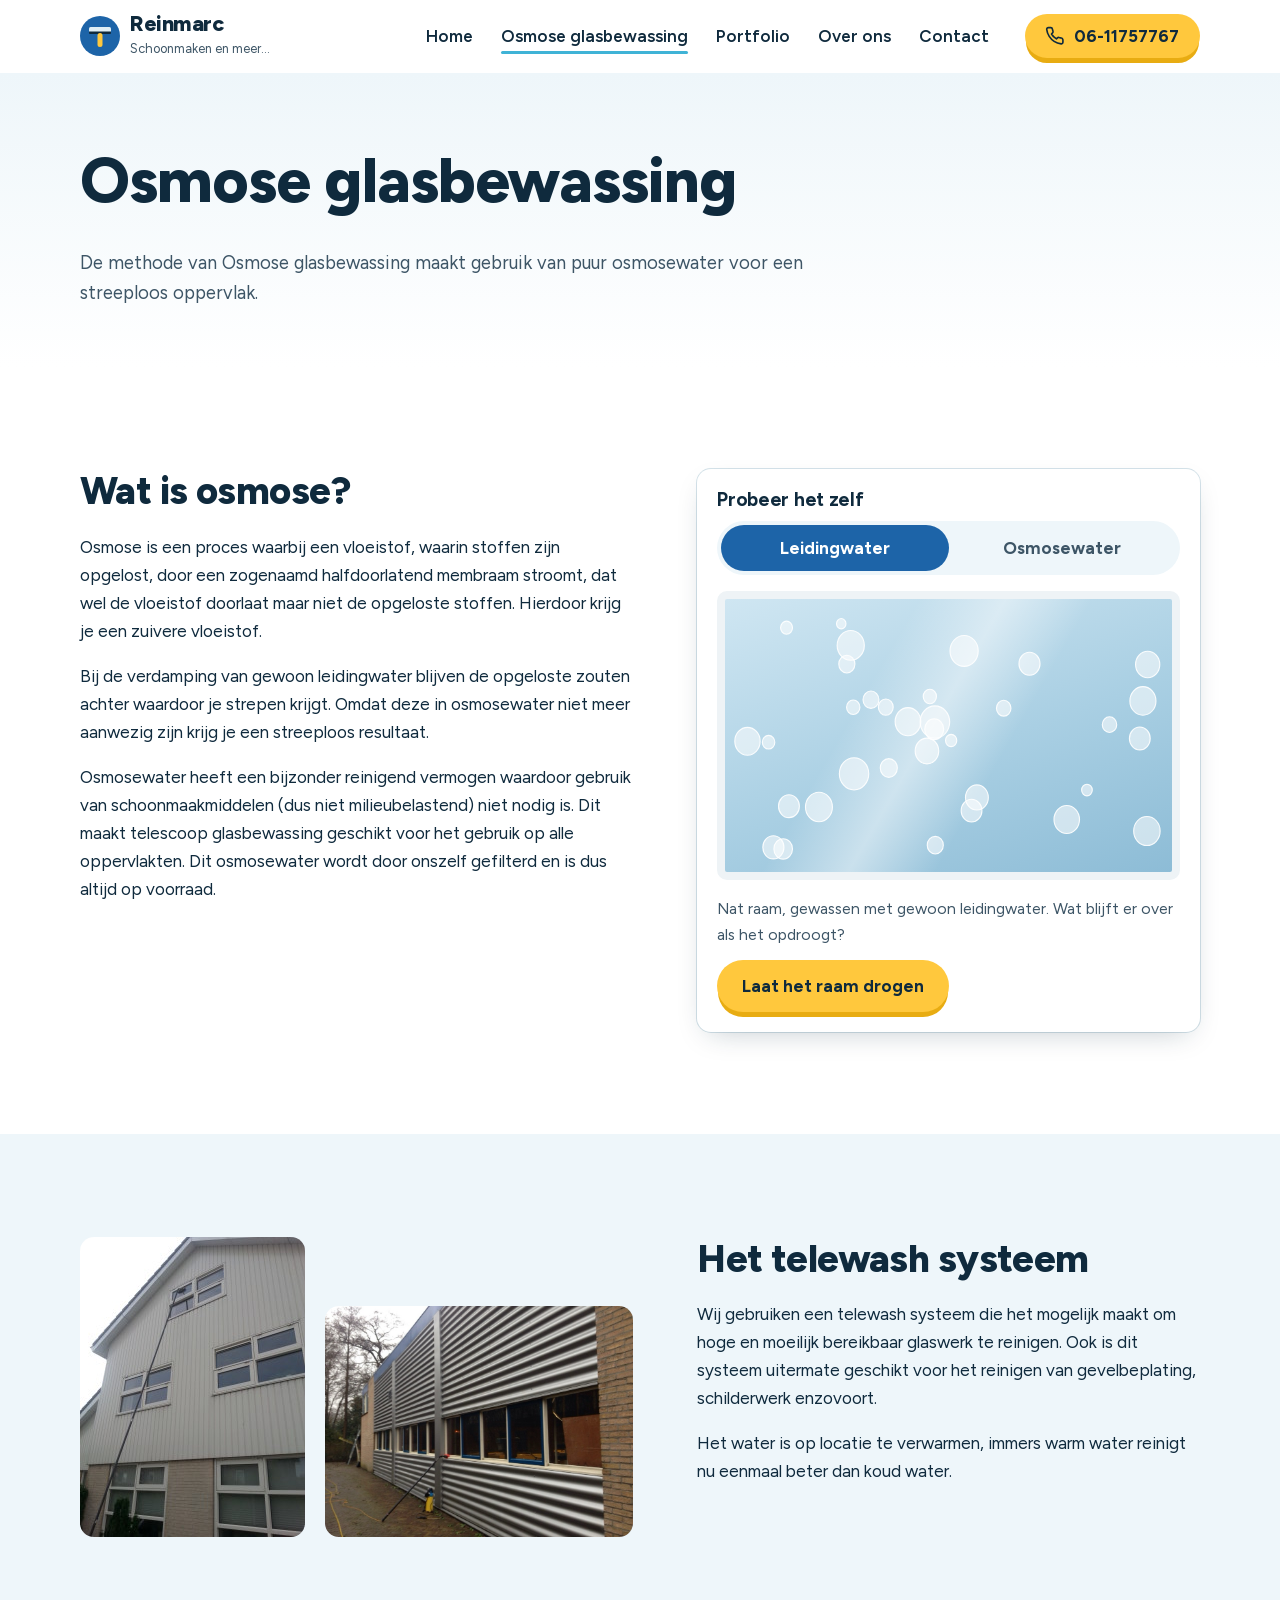
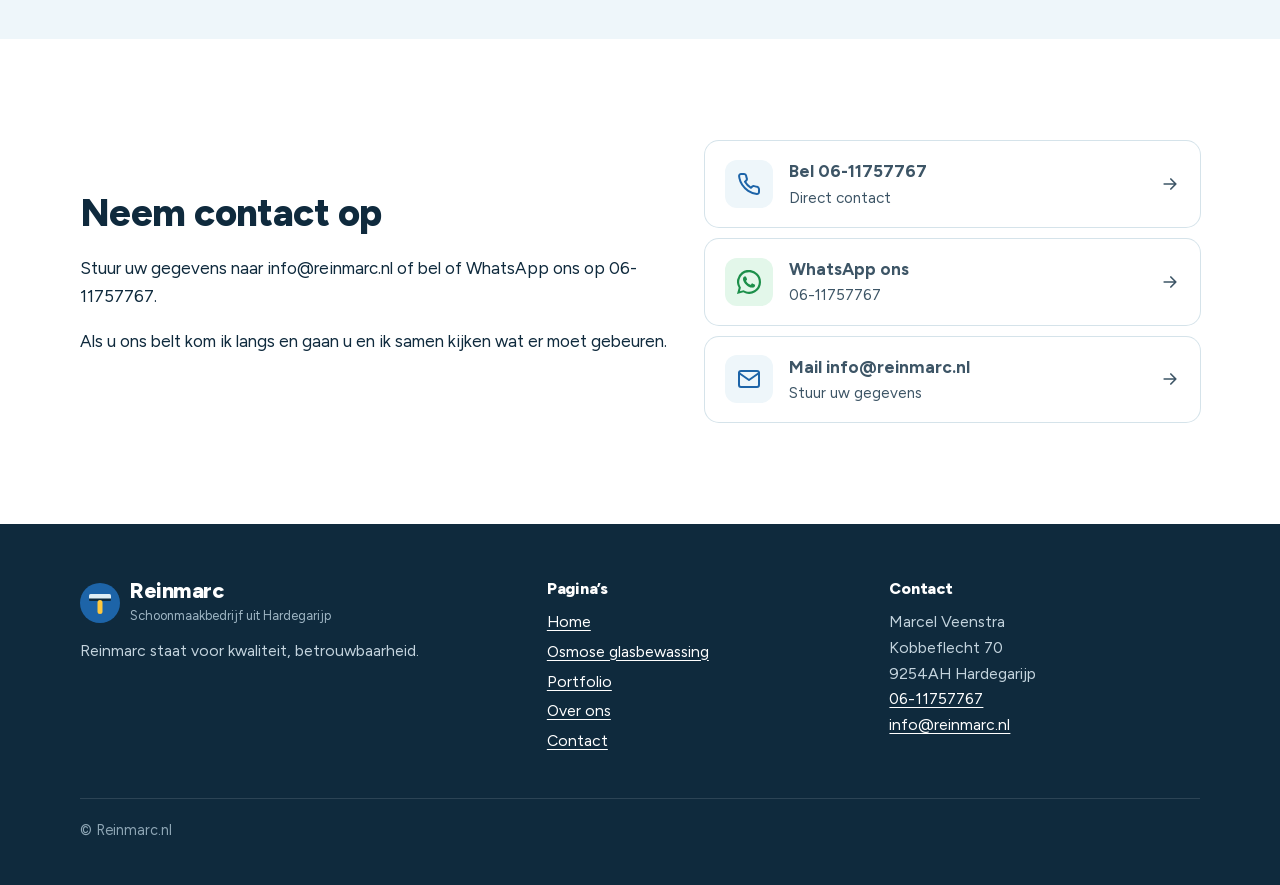
==== nieuw/osmose-glasbewassing/index.html @ c50db5a9 "Reinmarc.nl: statische site en nieuwe vormgeving - site/: huidige live versie (oude look, zonder Wor" ====
<!DOCTYPE html>
<html lang="nl">
<head>
<meta charset="UTF-8">
<meta name="viewport" content="width=device-width, initial-scale=1">
<title>Osmose glasbewassing - Schoonmaakbedrijf Reinmarc uit Hardegarijp</title>
<meta name="description" content="Streeploos schone ramen met osmose glasbewassing en het telewash systeem van Reinmarc uit Hardegarijp.">
<link rel="canonical" href="https://reinmarc.nl/osmose-glasbewassing/">
<meta name="theme-color" content="#1d64a8">
<meta property="og:locale" content="nl_NL">
<meta property="og:type" content="website">
<meta property="og:title" content="Osmose glasbewassing - Schoonmaakbedrijf Reinmarc uit Hardegarijp">
<meta property="og:description" content="Streeploos schone ramen met osmose glasbewassing en het telewash systeem van Reinmarc uit Hardegarijp.">
<meta property="og:url" content="https://reinmarc.nl/osmose-glasbewassing/">
<meta property="og:site_name" content="Schoonmaakbedrijf Reinmarc uit Hardegarijp">
<meta property="og:image" content="https://reinmarc.nl/img/werk/fotos-marcel-26-08-2013-449.jpg">
<link rel="icon" href="../img/favicon.svg" type="image/svg+xml">
<link rel="preload" href="../fonts/figtree.woff2" as="font" type="font/woff2" crossorigin>
<link rel="stylesheet" href="../css/site.css">
<script>document.documentElement.classList.add('js');</script>
</head>
<body>
<a class="skip" href="#inhoud">Naar de inhoud</a>

<header class="site-header">
	<div class="wrap header-inner">
		<a class="brand" href="../" aria-label="Reinmarc, naar de homepage">
			<svg class="brand-mark" viewBox="0 0 40 40" aria-hidden="true">
<circle cx="20" cy="20" r="20" fill="#1d64a8"/>
<rect x="9" y="11" width="22" height="5" rx="1.5" fill="#dfeef5"/>
<rect x="9" y="15.5" width="22" height="2.4" rx="1" fill="#0f2a3d"/>
<rect x="17.5" y="17" width="5" height="14" rx="2.5" fill="#ffc83d"/>
</svg>
			<span><span class="brand-name">Reinmarc</span><span class="brand-tag">Schoonmaken en meer…</span></span>
		</a>
		<nav class="main-nav" id="main-nav" aria-label="Hoofdmenu">
			<ul>
				<li><a href="../">Home</a></li>
				<li><a href="../osmose-glasbewassing/" aria-current="page">Osmose glasbewassing</a></li>
				<li><a href="../portfolio/">Portfolio</a></li>
				<li><a href="../contact/">Over ons</a></li>
				<li><a href="../contact/27-2/">Contact</a></li>
			</ul>
		</nav>
		<a class="btn btn-primary header-call" href="tel:+31611757767"><svg viewBox="0 0 24 24" fill="none" stroke="currentColor" stroke-width="2" stroke-linecap="round" stroke-linejoin="round" aria-hidden="true"><path d="M22 16.9v3a2 2 0 0 1-2.2 2 19.8 19.8 0 0 1-8.6-3.1 19.5 19.5 0 0 1-6-6A19.8 19.8 0 0 1 2.1 4.2 2 2 0 0 1 4.1 2h3a2 2 0 0 1 2 1.7c.1.9.4 1.8.7 2.7a2 2 0 0 1-.5 2.1L8 9.8a16 16 0 0 0 6 6l1.3-1.3a2 2 0 0 1 2.1-.4c.9.3 1.8.6 2.7.7a2 2 0 0 1 1.7 2z"/></svg> 06-11757767</a>
		<button class="nav-toggle" type="button" aria-expanded="false" aria-controls="main-nav" aria-label="Menu openen"><span></span></button>
	</div>
</header>

<main id="inhoud">

	<section class="page-hero">
		<div class="wrap" data-reveal>
			<h1>Osmose glasbewassing</h1>
			<p>De methode van Osmose glasbewassing maakt gebruik van puur osmosewater voor een streeploos oppervlak.</p>
		</div>
	</section>

	<section class="section" aria-labelledby="hoe-title">
		<div class="wrap two-col">
			<div class="prose" data-reveal>
				<h2 id="hoe-title">Wat is osmose?</h2>
				<p>Osmose is een proces waarbij een vloeistof, waarin stoffen zijn opgelost, door een zogenaamd halfdoorlatend membraam stroomt, dat wel de vloeistof doorlaat maar niet de opgeloste stoffen. Hierdoor krijg je een zuivere vloeistof.</p>
				<p>Bij de verdamping van gewoon leidingwater blijven de opgeloste zouten achter waardoor je strepen krijgt. Omdat deze in osmosewater niet meer aanwezig zijn krijg je een streeploos resultaat.</p>
				<p>Osmosewater heeft een bijzonder reinigend vermogen waardoor gebruik van schoonmaakmiddelen (dus niet milieubelastend) niet nodig is. Dit maakt telescoop glasbewassing geschikt voor het gebruik op alle oppervlakten. Dit osmosewater wordt door onszelf gefilterd en is dus altijd op voorraad.</p>
			</div>
			<div class="demo" data-demo data-reveal data-reveal-delay="1">
				<h3>Probeer het zelf</h3>
				<div class="demo-tabs" role="group" aria-label="Kies het water">
					<button type="button" aria-pressed="true">Leidingwater</button>
					<button type="button" aria-pressed="false">Osmosewater</button>
				</div>
				<div class="demo-glass" aria-hidden="true">
					<svg viewBox="0 0 400 250" preserveAspectRatio="none"></svg>
				</div>
				<div class="demo-foot">
					<p class="demo-result" aria-live="polite"></p>
					<button type="button" class="btn btn-primary" data-dry>Laat het raam drogen</button>
				</div>
			</div>
		</div>
	</section>

	<section class="section section-sky" aria-labelledby="tele-title">
		<div class="wrap two-col">
			<div class="photo-pair" data-reveal>
				<img src="../img/werk/fotos-marcel-26-08-2013-450.jpg" alt="Glasbewassing met het telewash systeem" width="225" height="300" loading="lazy">
				<a href="../wp-content/uploads/2015/03/stp-Hardegarijp3.jpg"><img class="rounded" src="../img/werk/stp-Hardegarijp3.jpg" alt="Osmose glasbewassing in Hardegarijp" width="900" height="675" loading="lazy"></a>
			</div>
			<div class="prose" data-reveal data-reveal-delay="1">
				<h2 id="tele-title">Het telewash systeem</h2>
				<p>Wij gebruiken een telewash systeem die het mogelijk maakt om hoge en moeilijk bereikbaar glaswerk te reinigen. Ook is dit systeem uitermate geschikt voor het reinigen van gevelbeplating, schilderwerk enzovoort.</p>
				<p>Het water is op locatie te verwarmen, immers warm water reinigt nu eenmaal beter dan koud water.</p>
			</div>
		</div>
	</section>

	<section class="section" aria-labelledby="cta-title">
		<div class="wrap cta">
			<div data-reveal>
				<h2 id="cta-title">Neem contact op</h2>
				<p>Stuur uw gegevens naar info@reinmarc.nl of bel of WhatsApp ons op 06-11757767.</p>
				<p>Als u ons belt kom ik langs en gaan u en ik samen kijken wat er moet gebeuren.</p>
			</div>
			<div data-reveal data-reveal-delay="1">
			<div class="cta-options">
				<a class="contact-card" href="tel:+31611757767">
					<span class="icon"><svg viewBox="0 0 24 24" fill="none" stroke="currentColor" stroke-width="2" stroke-linecap="round" stroke-linejoin="round" aria-hidden="true"><path d="M22 16.9v3a2 2 0 0 1-2.2 2 19.8 19.8 0 0 1-8.6-3.1 19.5 19.5 0 0 1-6-6A19.8 19.8 0 0 1 2.1 4.2 2 2 0 0 1 4.1 2h3a2 2 0 0 1 2 1.7c.1.9.4 1.8.7 2.7a2 2 0 0 1-.5 2.1L8 9.8a16 16 0 0 0 6 6l1.3-1.3a2 2 0 0 1 2.1-.4c.9.3 1.8.6 2.7.7a2 2 0 0 1 1.7 2z"/></svg></span>
					<span><strong>Bel 06-11757767</strong><span>Direct contact</span></span>
					<svg class="arrow" viewBox="0 0 24 24" fill="none" stroke="currentColor" stroke-width="2" stroke-linecap="round" stroke-linejoin="round" aria-hidden="true"><path d="M5 12h14M13 6l6 6-6 6"/></svg>
				</a>
				<a class="contact-card is-whatsapp" href="https://wa.me/31611757767">
					<span class="icon"><svg viewBox="0 0 24 24" fill="currentColor" aria-hidden="true"><path d="M17.5 14.4c-.3-.1-1.8-.9-2-1-.3-.1-.5-.1-.7.1-.2.3-.8 1-.9 1.2-.2.2-.3.2-.6.1-.3-.1-1.3-.5-2.4-1.5-.9-.8-1.5-1.8-1.7-2.1-.2-.3 0-.5.1-.6l.4-.5c.2-.2.2-.3.3-.5.1-.2 0-.4 0-.5l-.9-2.2c-.2-.6-.5-.5-.7-.5h-.6c-.2 0-.5.1-.8.4-.3.3-1 1-1 2.5s1.1 2.9 1.2 3.1c.1.2 2.1 3.2 5.1 4.5.7.3 1.3.5 1.7.6.7.2 1.4.2 1.9.1.6-.1 1.8-.7 2-1.4.2-.7.2-1.3.2-1.4-.1-.1-.3-.2-.6-.3zM12 21.8c-1.8 0-3.5-.5-5-1.4l-.4-.2-3.7 1 1-3.6-.2-.4A9.8 9.8 0 1 1 12 21.8zm8.4-18.2A11.8 11.8 0 0 0 1.7 17.8L0 24l6.3-1.7A11.8 11.8 0 0 0 24 12c0-3.2-1.2-6.1-3.6-8.4z"/></svg></span>
					<span><strong>WhatsApp ons</strong><span>06-11757767</span></span>
					<svg class="arrow" viewBox="0 0 24 24" fill="none" stroke="currentColor" stroke-width="2" stroke-linecap="round" stroke-linejoin="round" aria-hidden="true"><path d="M5 12h14M13 6l6 6-6 6"/></svg>
				</a>
				<a class="contact-card" href="mailto:info@reinmarc.nl">
					<span class="icon"><svg viewBox="0 0 24 24" fill="none" stroke="currentColor" stroke-width="2" stroke-linecap="round" stroke-linejoin="round" aria-hidden="true"><rect x="2" y="4" width="20" height="16" rx="2"/><path d="m22 6-10 7L2 6"/></svg></span>
					<span><strong>Mail info@reinmarc.nl</strong><span>Stuur uw gegevens</span></span>
					<svg class="arrow" viewBox="0 0 24 24" fill="none" stroke="currentColor" stroke-width="2" stroke-linecap="round" stroke-linejoin="round" aria-hidden="true"><path d="M5 12h14M13 6l6 6-6 6"/></svg>
				</a>
			</div>
			</div>
		</div>
	</section>

</main>

<footer class="site-footer">
	<div class="wrap">
		<div class="footer-grid">
			<div>
				<a class="brand" href="../">
					<svg class="brand-mark" viewBox="0 0 40 40" aria-hidden="true">
<circle cx="20" cy="20" r="20" fill="#1d64a8"/>
<rect x="9" y="11" width="22" height="5" rx="1.5" fill="#dfeef5"/>
<rect x="9" y="15.5" width="22" height="2.4" rx="1" fill="#0f2a3d"/>
<rect x="17.5" y="17" width="5" height="14" rx="2.5" fill="#ffc83d"/>
</svg>
			<span><span class="brand-name">Reinmarc</span><span class="brand-tag">Schoonmaakbedrijf uit Hardegarijp</span></span>
				</a>
				<p>Reinmarc staat voor kwaliteit, betrouwbaarheid.</p>
			</div>
			<div>
				<h2>Pagina’s</h2>
				<ul>
					<li><a href="../">Home</a></li>
					<li><a href="../osmose-glasbewassing/">Osmose glasbewassing</a></li>
					<li><a href="../portfolio/">Portfolio</a></li>
					<li><a href="../contact/">Over ons</a></li>
					<li><a href="../contact/27-2/">Contact</a></li>
				</ul>
			</div>
			<div>
				<h2>Contact</h2>
				<address>
					Marcel Veenstra<br>
					Kobbeflecht 70<br>
					9254AH Hardegarijp<br>
					<a href="tel:+31611757767">06-11757767</a><br>
					<a href="mailto:info@reinmarc.nl">info@reinmarc.nl</a>
				</address>
			</div>
		</div>
		<p class="footer-bottom">&copy; Reinmarc.nl</p>
	</div>
</footer>

<div class="mobile-bar">
	<a class="btn btn-primary" href="tel:+31611757767"><svg viewBox="0 0 24 24" fill="none" stroke="currentColor" stroke-width="2" stroke-linecap="round" stroke-linejoin="round" aria-hidden="true"><path d="M22 16.9v3a2 2 0 0 1-2.2 2 19.8 19.8 0 0 1-8.6-3.1 19.5 19.5 0 0 1-6-6A19.8 19.8 0 0 1 2.1 4.2 2 2 0 0 1 4.1 2h3a2 2 0 0 1 2 1.7c.1.9.4 1.8.7 2.7a2 2 0 0 1-.5 2.1L8 9.8a16 16 0 0 0 6 6l1.3-1.3a2 2 0 0 1 2.1-.4c.9.3 1.8.6 2.7.7a2 2 0 0 1 1.7 2z"/></svg> Bellen</a>
	<a class="btn btn-wa" href="https://wa.me/31611757767"><svg viewBox="0 0 24 24" fill="currentColor" aria-hidden="true"><path d="M17.5 14.4c-.3-.1-1.8-.9-2-1-.3-.1-.5-.1-.7.1-.2.3-.8 1-.9 1.2-.2.2-.3.2-.6.1-.3-.1-1.3-.5-2.4-1.5-.9-.8-1.5-1.8-1.7-2.1-.2-.3 0-.5.1-.6l.4-.5c.2-.2.2-.3.3-.5.1-.2 0-.4 0-.5l-.9-2.2c-.2-.6-.5-.5-.7-.5h-.6c-.2 0-.5.1-.8.4-.3.3-1 1-1 2.5s1.1 2.9 1.2 3.1c.1.2 2.1 3.2 5.1 4.5.7.3 1.3.5 1.7.6.7.2 1.4.2 1.9.1.6-.1 1.8-.7 2-1.4.2-.7.2-1.3.2-1.4-.1-.1-.3-.2-.6-.3zM12 21.8c-1.8 0-3.5-.5-5-1.4l-.4-.2-3.7 1 1-3.6-.2-.4A9.8 9.8 0 1 1 12 21.8zm8.4-18.2A11.8 11.8 0 0 0 1.7 17.8L0 24l6.3-1.7A11.8 11.8 0 0 0 24 12c0-3.2-1.2-6.1-3.6-8.4z"/></svg> WhatsApp</a>
</div>

<script src="../js/site.js" defer></script>
</body>
</html>
---- nieuw/css/site.css ----
/* Reinmarc — vormgeving 2026 */

@font-face {
	font-family: 'Figtree';
	font-style: normal;
	font-weight: 400 800;
	font-display: swap;
	src: url(../fonts/figtree.woff2) format('woff2');
}

:root {
	--ink: #0f2a3d;
	--ink-soft: #3d5566;
	--blue: #1d64a8;
	--blue-dark: #134a7e;
	--aqua: #3fb3d6;
	--sky: #eef6fa;
	--sky-2: #dcecf4;
	--yellow: #ffc83d;
	--yellow-dark: #e8ac12;
	--white: #fff;
	--line: #d5e3ea;
	--radius: 14px;
	--shadow: 0 10px 30px -12px rgba(15, 42, 61, .28);
	--wrap: 1120px;
	--ease: cubic-bezier(.2, .7, .2, 1);
}

*,
*::before,
*::after {
	box-sizing: border-box;
}

html {
	scroll-behavior: smooth;
	-webkit-text-size-adjust: 100%;
}

body {
	margin: 0;
	font-family: 'Figtree', system-ui, -apple-system, 'Segoe UI', sans-serif;
	font-size: 1.0625rem;
	line-height: 1.65;
	color: var(--ink);
	background: var(--white);
}

img {
	max-width: 100%;
	height: auto;
	display: block;
}

a {
	color: var(--blue);
	text-underline-offset: .18em;
}

a:hover {
	color: var(--blue-dark);
}

:focus-visible {
	outline: 3px solid var(--aqua);
	outline-offset: 3px;
	border-radius: 4px;
}

h1,
h2,
h3 {
	line-height: 1.15;
	margin: 0 0 .5em;
	letter-spacing: -.015em;
}

h1 {
	font-size: clamp(2.3rem, 5.5vw, 3.9rem);
	font-weight: 800;
}

h2 {
	font-size: clamp(1.7rem, 3.4vw, 2.4rem);
	font-weight: 800;
}

h3 {
	font-size: 1.2rem;
	font-weight: 700;
}

p {
	margin: 0 0 1em;
}

.wrap {
	width: min(100% - 32px, var(--wrap));
	margin-inline: auto;
}

.skip {
	position: absolute;
	left: -9999px;
}

.skip:focus {
	left: 16px;
	top: 16px;
	z-index: 100;
	background: var(--white);
	padding: 8px 14px;
}

/* ---------- Knoppen ---------- */

.btn {
	display: inline-flex;
	align-items: center;
	gap: .55em;
	padding: .8em 1.35em;
	border-radius: 999px;
	border: 2px solid transparent;
	font: inherit;
	font-weight: 700;
	line-height: 1.2;
	text-decoration: none;
	cursor: pointer;
	transition: transform .2s var(--ease), background-color .2s, box-shadow .2s, color .2s;
}

.btn svg {
	width: 1.15em;
	height: 1.15em;
	flex: none;
}

.btn:hover {
	transform: translateY(-2px);
}

.btn:active {
	transform: translateY(0);
}

.btn-primary {
	background: var(--yellow);
	color: var(--ink);
	box-shadow: 0 6px 0 -1px var(--yellow-dark);
}

.btn-primary:hover {
	color: var(--ink);
	background: #ffd25e;
}

.btn-ghost {
	border-color: currentColor;
	color: var(--blue);
	background: transparent;
}

.btn-ghost:hover {
	background: var(--white);
}

.btn-light {
	background: var(--white);
	color: var(--ink);
}

.btn-light:hover {
	color: var(--blue);
}

/* ---------- Kop ---------- */

.site-header {
	position: sticky;
	top: 0;
	z-index: 50;
	background: rgba(255, 255, 255, .94);
	backdrop-filter: saturate(1.4) blur(8px);
	-webkit-backdrop-filter: saturate(1.4) blur(8px);
	border-bottom: 1px solid transparent;
	transition: border-color .2s, box-shadow .2s;
}

.site-header.is-scrolled {
	border-color: var(--line);
	box-shadow: 0 6px 20px -16px rgba(15, 42, 61, .5);
}

.header-inner {
	display: flex;
	align-items: center;
	gap: 24px;
	min-height: 72px;
}

.brand {
	display: flex;
	align-items: center;
	gap: 10px;
	color: var(--ink);
	text-decoration: none;
	margin-right: auto;
}

.brand:hover {
	color: var(--ink);
}

.brand-mark {
	width: 40px;
	height: 40px;
	flex: none;
	transition: transform .4s var(--ease);
}

.brand:hover .brand-mark {
	transform: rotate(-14deg);
}

.brand-name {
	display: block;
	font-weight: 800;
	font-size: 1.35rem;
	line-height: 1;
	letter-spacing: -.02em;
}

.brand-tag {
	display: block;
	font-size: .8rem;
	color: var(--ink-soft);
	margin-top: 3px;
}

.main-nav ul {
	display: flex;
	gap: 4px;
	list-style: none;
	margin: 0;
	padding: 0;
}

.main-nav a {
	display: block;
	padding: 8px 12px;
	border-radius: 8px;
	color: var(--ink);
	font-weight: 600;
	text-decoration: none;
	position: relative;
}

.main-nav a::after {
	content: '';
	position: absolute;
	left: 12px;
	right: 12px;
	bottom: 4px;
	height: 3px;
	border-radius: 3px;
	background: var(--aqua);
	transform: scaleX(0);
	transform-origin: left;
	transition: transform .25s var(--ease);
}

.main-nav a:hover::after,
.main-nav a[aria-current='page']::after {
	transform: scaleX(1);
}

.header-call {
	padding: .6em 1.1em;
}

.nav-toggle {
	display: none;
	width: 46px;
	height: 46px;
	border: 0;
	border-radius: 10px;
	background: var(--sky);
	cursor: pointer;
	position: relative;
}

.nav-toggle span,
.nav-toggle span::before,
.nav-toggle span::after {
	position: absolute;
	left: 12px;
	width: 22px;
	height: 2.5px;
	border-radius: 2px;
	background: var(--ink);
	transition: transform .25s var(--ease), opacity .2s;
}

.nav-toggle span {
	top: 22px;
}

.nav-toggle span::before,
.nav-toggle span::after {
	content: '';
	left: 0;
}

.nav-toggle span::before {
	top: -7px;
}

.nav-toggle span::after {
	top: 7px;
}

.nav-toggle[aria-expanded='true'] span {
	background: transparent;
}

.nav-toggle[aria-expanded='true'] span::before {
	transform: translateY(7px) rotate(45deg);
}

.nav-toggle[aria-expanded='true'] span::after {
	transform: translateY(-7px) rotate(-45deg);
}

@media (max-width: 900px) {
	.header-call {
		display: none;
	}

	.nav-toggle {
		display: block;
	}

	.main-nav {
		position: absolute;
		left: 0;
		right: 0;
		top: 100%;
		background: var(--white);
		border-bottom: 1px solid var(--line);
		box-shadow: 0 20px 30px -20px rgba(15, 42, 61, .4);
		display: none;
	}

	.main-nav.is-open {
		display: block;
		animation: drop .25s var(--ease);
	}

	.main-nav ul {
		flex-direction: column;
		padding: 8px 16px 16px;
	}

	.main-nav a {
		padding: 12px;
		font-size: 1.1rem;
	}

	.main-nav a::after {
		left: 12px;
		right: auto;
		width: 40px;
	}
}

@keyframes drop {
	from {
		opacity: 0;
		transform: translateY(-8px);
	}
}

/* ---------- Hero homepage ---------- */

.hero {
	position: relative;
	overflow: hidden;
	background: linear-gradient(180deg, var(--sky) 0%, var(--white) 100%);
	padding: clamp(40px, 7vw, 88px) 0 clamp(48px, 7vw, 96px);
}

.hero-grid {
	display: grid;
	grid-template-columns: 1.05fr 1fr;
	gap: clamp(28px, 5vw, 64px);
	align-items: center;
	position: relative;
	z-index: 1;
	pointer-events: none;
}

.hero-grid > * {
	pointer-events: auto;
}

.eyebrow {
	display: inline-block;
	font-weight: 700;
	font-size: .95rem;
	color: var(--blue);
	margin-bottom: 14px;
}

.hero h1 {
	margin-bottom: .3em;
}

.hero h1 .shine {
	background: linear-gradient(100deg, var(--blue) 0%, #1a7fb0 42%, #2b8fb8 50%, #1a7fb0 58%, var(--blue) 100%);
	background-size: 250% 100%;
	background-position: 100% 0;
	-webkit-background-clip: text;
	background-clip: text;
	color: transparent;
	animation: shine 5s var(--ease) 1.2s infinite;
}

@keyframes shine {
	0% {
		background-position: 100% 0;
	}

	40%,
	100% {
		background-position: 0 0;
	}
}

.hero-lead {
	font-size: 1.2rem;
	color: var(--ink-soft);
	max-width: 34em;
}

.hero-actions {
	display: flex;
	flex-wrap: wrap;
	gap: 14px;
	margin-top: 26px;
}

/* Raam met ramenwisser */

.window {
	position: relative;
	aspect-ratio: 4 / 3;
	border-radius: 18px;
	background: #c9dbe5;
	border: 12px solid var(--white);
	box-shadow: var(--shadow), 0 0 0 1px var(--line);
	overflow: hidden;
	touch-action: pan-y;
	user-select: none;
	-webkit-user-select: none;
}

.window-pane {
	position: absolute;
	inset: 0;
	overflow: hidden;
	border-radius: 6px;
}

.window-pane img {
	width: 100%;
	height: 100%;
	object-fit: cover;
}

.window-pane canvas {
	position: absolute;
	inset: 0;
	width: 100%;
	height: 100%;
	cursor: grab;
}

.window-pane canvas:active {
	cursor: grabbing;
}

/* Kruis in het raam */
.window-pane::before,
.window-pane::after {
	content: '';
	position: absolute;
	background: var(--white);
	z-index: 2;
	pointer-events: none;
}

.window-pane::before {
	left: 50%;
	top: 0;
	bottom: 0;
	width: 10px;
	margin-left: -5px;
}

.window-pane::after {
	top: 50%;
	left: 0;
	right: 0;
	height: 10px;
	margin-top: -5px;
}

.squeegee {
	position: absolute;
	left: 0;
	top: 0;
	z-index: 3;
	pointer-events: none;
	opacity: 0;
	transition: opacity .3s;
	filter: drop-shadow(0 6px 6px rgba(15, 42, 61, .3));
}

.squeegee.is-active {
	opacity: 1;
}

.window-bar {
	display: flex;
	justify-content: space-between;
	align-items: center;
	gap: 12px;
	margin-top: 14px;
	min-height: 44px;
	font-size: .95rem;
	color: var(--ink-soft);
}

.window-hint {
	display: flex;
	align-items: center;
	gap: 8px;
	opacity: 0;
	transition: opacity .4s;
}

.window-hint.is-visible {
	opacity: 1;
}

.window-hint.is-done svg {
	display: none;
}

.window-hint svg {
	width: 22px;
	height: 22px;
	color: var(--blue);
	animation: nudge 1.6s ease-in-out infinite;
}

@keyframes nudge {
	50% {
		transform: translateX(6px);
	}
}

.link-btn {
	border: 0;
	background: none;
	font: inherit;
	font-weight: 700;
	color: var(--blue);
	cursor: pointer;
	padding: 8px 4px;
	text-decoration: underline;
	text-underline-offset: .2em;
}

.link-btn[hidden] {
	display: none;
}

/* Zeepbellen */

.bubbles {
	position: absolute;
	inset: 0;
	pointer-events: none;
	z-index: 0;
}

.bubble {
	position: absolute;
	bottom: -80px;
	border-radius: 50%;
	border: 0;
	padding: 0;
	pointer-events: auto;
	cursor: pointer;
	background: radial-gradient(circle at 32% 30%, rgba(255, 255, 255, .95) 0 8%, rgba(255, 255, 255, .15) 22%, rgba(63, 179, 214, .12) 60%, rgba(29, 100, 168, .22) 100%);
	box-shadow: inset 0 0 0 1.5px rgba(255, 255, 255, .7), inset -4px -6px 12px rgba(63, 179, 214, .25);
	animation: float linear infinite;
}

.bubble.is-popped {
	animation: pop .28s ease-out forwards;
	pointer-events: none;
}

@keyframes float {
	from {
		transform: translate(0, 0);
	}

	50% {
		transform: translate(18px, -55vh);
	}

	to {
		transform: translate(-10px, -110vh);
	}
}

@keyframes pop {
	to {
		transform: scale(1.6);
		opacity: 0;
	}
}

/* ---------- Secties ---------- */

.section {
	padding: clamp(56px, 8vw, 104px) 0;
}

.section-sky {
	background: var(--sky);
}

.section-head {
	max-width: 44em;
	margin-bottom: clamp(28px, 4vw, 44px);
}

.section-head p {
	color: var(--ink-soft);
	font-size: 1.1rem;
}

/* Werkzaamheden */

.services {
	display: grid;
	grid-template-columns: repeat(4, 1fr);
	gap: 18px;
	list-style: none;
	margin: 0;
	padding: 0;
}

.service {
	position: relative;
	border-radius: var(--radius);
	overflow: hidden;
	background: var(--white);
	box-shadow: 0 0 0 1px var(--line);
	transition: transform .3s var(--ease), box-shadow .3s;
}

.service:hover {
	transform: translateY(-4px);
	box-shadow: var(--shadow), 0 0 0 1px var(--line);
}

.service-img {
	aspect-ratio: 4 / 3;
	overflow: hidden;
}

.service-img img {
	width: 100%;
	height: 100%;
	object-fit: cover;
	transition: transform .6s var(--ease);
}

.service:hover .service-img img {
	transform: scale(1.06);
}

.service h3 {
	margin: 0;
	padding: 16px 18px 20px;
	font-size: 1.08rem;
}

.services-note {
	display: grid;
	grid-template-columns: 1fr auto;
	gap: 24px;
	align-items: center;
	margin-top: 36px;
	padding: 26px 30px;
	border-radius: var(--radius);
	background: var(--ink);
	color: var(--white);
}

.services-note p {
	margin: 0;
	font-size: 1.12rem;
}

.services-note p + p {
	margin-top: .4em;
	color: #a9d9ea;
	font-weight: 700;
}

/* Voor / na */

.ba-grid {
	display: grid;
	grid-template-columns: repeat(3, 1fr);
	gap: 20px;
}

.ba {
	margin: 0;
}

.ba-frame {
	position: relative;
	aspect-ratio: 4 / 3;
	border-radius: var(--radius);
	overflow: hidden;
	background: var(--sky-2);
}

.ba-frame img {
	position: absolute;
	inset: 0;
	width: 100%;
	height: 100%;
	object-fit: cover;
	transition: opacity .55s ease, transform .8s var(--ease);
}

.ba-frame .ba-after {
	opacity: 0;
	transform: scale(1.03);
}

.ba.show-after .ba-after {
	opacity: 1;
	transform: scale(1);
}

.ba-label {
	position: absolute;
	left: 12px;
	top: 12px;
	z-index: 2;
	padding: 3px 12px;
	border-radius: 999px;
	background: rgba(15, 42, 61, .75);
	color: var(--white);
	font-size: .85rem;
	font-weight: 700;
}

.ba-switch {
	display: inline-flex;
	margin-top: 12px;
	padding: 4px;
	border-radius: 999px;
	background: var(--sky-2);
}

.section-sky .ba-switch {
	background: var(--white);
}

.ba-switch button {
	border: 0;
	border-radius: 999px;
	padding: 7px 18px;
	font: inherit;
	font-weight: 700;
	font-size: .95rem;
	background: transparent;
	color: var(--ink-soft);
	cursor: pointer;
	transition: background-color .25s, color .25s;
}

.ba-switch button[aria-pressed='true'] {
	background: var(--blue);
	color: var(--white);
}

/* Motto */

.motto {
	text-align: center;
	padding: clamp(56px, 8vw, 96px) 0;
	background: var(--blue);
	color: var(--white);
	position: relative;
	overflow: hidden;
}

.motto blockquote {
	margin: 0 auto;
	max-width: 22em;
	font-size: clamp(1.6rem, 3.6vw, 2.5rem);
	font-weight: 800;
	line-height: 1.2;
	letter-spacing: -.015em;
}

.motto cite {
	display: block;
	margin-top: 18px;
	font-style: normal;
	font-weight: 600;
	color: #bfe5f2;
}

.motto .wipe-word {
	position: relative;
	display: inline-block;
}

.motto .wipe-word::after {
	content: '';
	position: absolute;
	left: -2%;
	right: -2%;
	bottom: .02em;
	height: .16em;
	border-radius: 4px;
	background: var(--yellow);
	transform: scaleX(0);
	transform-origin: left;
	transition: transform .9s var(--ease) .3s;
}

.is-visible .wipe-word::after,
.no-motion .wipe-word::after {
	transform: scaleX(1);
}

/* Contactblok */

.cta {
	display: grid;
	grid-template-columns: 1.2fr 1fr;
	gap: 32px;
	align-items: center;
}

.cta-options {
	display: grid;
	gap: 12px;
}

.contact-card {
	display: flex;
	align-items: center;
	gap: 16px;
	padding: 16px 20px;
	border-radius: var(--radius);
	background: var(--white);
	box-shadow: 0 0 0 1px var(--line);
	color: var(--ink);
	text-decoration: none;
	transition: transform .25s var(--ease), box-shadow .25s;
}

.contact-card:hover {
	color: var(--ink);
	transform: translateX(4px);
	box-shadow: var(--shadow), 0 0 0 1px var(--line);
}

.contact-card .icon {
	display: grid;
	place-items: center;
	width: 48px;
	height: 48px;
	border-radius: 12px;
	background: var(--sky);
	color: var(--blue);
	flex: none;
}

.contact-card .icon svg {
	width: 24px;
	height: 24px;
}

.contact-card.is-whatsapp .icon {
	background: #e3f7ea;
	color: #1c8f4a;
}

.contact-card strong {
	display: block;
	font-size: 1.08rem;
}

.contact-card span {
	color: var(--ink-soft);
	font-size: .95rem;
}

.contact-card .arrow {
	margin-left: auto;
	width: 20px;
	height: 20px;
	color: var(--ink-soft);
}

/* ---------- Binnenpagina's ---------- */

.page-hero {
	background: linear-gradient(180deg, var(--sky) 0%, var(--white) 100%);
	padding: clamp(40px, 6vw, 72px) 0 clamp(24px, 4vw, 40px);
}

.page-hero p {
	font-size: 1.15rem;
	color: var(--ink-soft);
	max-width: 42em;
}

.prose {
	max-width: 44em;
}

.two-col {
	display: grid;
	grid-template-columns: 1.1fr 1fr;
	gap: clamp(28px, 5vw, 64px);
	align-items: start;
}

.photo-pair {
	display: grid;
	grid-template-columns: 1fr 1.33fr;
	gap: 14px;
	align-items: end;
}

.photo-pair img,
.rounded {
	border-radius: var(--radius);
}

/* Osmose-proefje */

.demo {
	border-radius: var(--radius);
	background: var(--white);
	box-shadow: var(--shadow), 0 0 0 1px var(--line);
	padding: 20px;
}

.demo-tabs {
	display: flex;
	padding: 4px;
	border-radius: 999px;
	background: var(--sky);
	margin-bottom: 16px;
}

.demo-tabs button {
	flex: 1;
	border: 0;
	border-radius: 999px;
	padding: 9px 12px;
	font: inherit;
	font-weight: 700;
	background: transparent;
	color: var(--ink-soft);
	cursor: pointer;
	transition: background-color .25s, color .25s;
}

.demo-tabs button[aria-pressed='true'] {
	background: var(--blue);
	color: var(--white);
}

.demo-glass {
	position: relative;
	aspect-ratio: 16 / 10;
	border-radius: 10px;
	overflow: hidden;
	background: linear-gradient(160deg, #cfe6f2 0%, #a9cfe3 55%, #8dbcd6 100%);
	border: 8px solid #eef3f6;
}

.demo-glass::before {
	content: '';
	position: absolute;
	inset: -40%;
	background: linear-gradient(120deg, transparent 40%, rgba(255, 255, 255, .45) 48%, transparent 56%);
}

.demo-glass svg {
	position: absolute;
	inset: 0;
	width: 100%;
	height: 100%;
}

.drop {
	fill: rgba(255, 255, 255, .55);
	stroke: rgba(255, 255, 255, .9);
	stroke-width: 1;
	transition: transform 1.6s ease-in, opacity 1.6s ease-in;
	transform-box: fill-box;
	transform-origin: center;
}

.spot {
	fill: none;
	stroke: rgba(255, 255, 255, .85);
	stroke-width: 2.2;
	opacity: 0;
	transition: opacity 1.2s ease 1s;
}

.streak {
	stroke: rgba(255, 255, 255, .6);
	stroke-width: 5;
	stroke-linecap: round;
	fill: none;
	opacity: 0;
	transition: opacity 1.2s ease 1s;
}

.demo-glass.is-dry .drop {
	transform: scale(.2);
	opacity: 0;
}

.demo-glass.is-dry.is-tap .spot,
.demo-glass.is-dry.is-tap .streak {
	opacity: 1;
}

.demo-foot {
	display: flex;
	flex-wrap: wrap;
	align-items: center;
	justify-content: space-between;
	gap: 12px;
	margin-top: 16px;
}

.demo-result {
	margin: 0;
	min-height: 3.3em;
	font-size: .98rem;
	color: var(--ink-soft);
	flex: 1 1 260px;
}

/* Stappen (over ons) */

.steps {
	list-style: none;
	margin: 0;
	padding: 0;
	display: grid;
	grid-template-columns: repeat(3, 1fr);
	gap: 18px;
	counter-reset: step;
}

.steps li {
	position: relative;
	padding: 26px 22px 22px;
	border-radius: var(--radius);
	background: var(--white);
	box-shadow: 0 0 0 1px var(--line);
	counter-increment: step;
}

.steps li::before {
	content: counter(step);
	display: grid;
	place-items: center;
	width: 42px;
	height: 42px;
	margin-bottom: 14px;
	border-radius: 50%;
	background: var(--yellow);
	font-weight: 800;
	font-size: 1.15rem;
}

.steps h3 {
	margin-bottom: .35em;
}

.steps p {
	margin: 0;
	color: var(--ink-soft);
}

.signature {
	display: grid;
	grid-template-columns: auto 1fr;
	gap: 22px;
	align-items: center;
	padding: 26px;
	border-radius: var(--radius);
	background: var(--sky);
}

.signature .avatar {
	display: grid;
	place-items: center;
	width: 76px;
	height: 76px;
	border-radius: 50%;
	background: var(--blue);
	color: var(--white);
	font-weight: 800;
	font-size: 1.6rem;
}

.signature address {
	font-style: normal;
	line-height: 1.6;
}

/* Portfolio */

.gallery {
	columns: 3 280px;
	column-gap: 16px;
}

.gallery a {
	display: block;
	margin-bottom: 16px;
	border-radius: 12px;
	overflow: hidden;
	break-inside: avoid;
	position: relative;
	background: var(--sky-2);
}

.gallery img {
	width: 100%;
	transition: transform .6s var(--ease), filter .3s;
}

.gallery a::after {
	content: '';
	position: absolute;
	inset: 0;
	background: rgba(15, 42, 61, .0);
	transition: background-color .3s;
}

.gallery a:hover img {
	transform: scale(1.04);
}

.gallery a:hover::after {
	background: rgba(15, 42, 61, .12);
}

/* Lightbox */

.lightbox {
	width: 100%;
	height: 100%;
	max-width: none;
	max-height: none;
	margin: 0;
	padding: 0;
	border: 0;
	background: rgba(8, 22, 33, .94);
	color: var(--white);
	touch-action: pan-y pinch-zoom;
}

.lightbox::backdrop {
	background: rgba(8, 22, 33, .6);
}

.lightbox[open] {
	display: grid;
	place-items: center;
	animation: fade .25s ease;
}

@keyframes fade {
	from {
		opacity: 0;
	}
}

.lightbox figure {
	margin: 0;
	max-width: calc(100vw - 32px);
	max-height: calc(100vh - 120px);
}

.lightbox img {
	max-width: calc(100vw - 32px);
	max-height: calc(100vh - 120px);
	width: auto;
	height: auto;
	border-radius: 8px;
	margin: 0 auto;
}

.lightbox figcaption {
	text-align: center;
	margin-top: 10px;
	color: #b9cfdc;
	font-size: .95rem;
}

.lb-btn {
	position: absolute;
	display: grid;
	place-items: center;
	width: 52px;
	height: 52px;
	border: 0;
	border-radius: 50%;
	background: rgba(255, 255, 255, .12);
	color: var(--white);
	cursor: pointer;
	transition: background-color .2s;
}

.lb-btn:hover {
	background: rgba(255, 255, 255, .25);
}

.lb-btn svg {
	width: 24px;
	height: 24px;
}

.lb-close {
	top: 16px;
	right: 16px;
}

.lb-prev {
	left: 16px;
	top: 50%;
	margin-top: -26px;
}

.lb-next {
	right: 16px;
	top: 50%;
	margin-top: -26px;
}

/* Contactpagina */

.copy-row {
	display: flex;
	align-items: center;
	gap: 10px;
	flex-wrap: wrap;
	margin-top: 6px;
}

.copy-msg {
	font-size: .95rem;
	font-weight: 700;
	color: #177a3e;
	opacity: 0;
	transition: opacity .2s;
}

.copy-msg.is-visible {
	opacity: 1;
}

.address-card {
	padding: 26px;
	border-radius: var(--radius);
	background: var(--sky);
}

.address-card address {
	font-style: normal;
	font-size: 1.1rem;
	line-height: 1.7;
}

/* ---------- Voet ---------- */

.site-footer {
	background: var(--ink);
	color: #c4d4de;
	padding: 56px 0 28px;
	font-size: .98rem;
}

.site-footer a {
	color: var(--white);
}

.footer-grid {
	display: grid;
	grid-template-columns: 1.4fr 1fr 1fr;
	gap: 32px;
}

.site-footer .brand {
	color: var(--white);
	margin-bottom: 12px;
}

.site-footer .brand-tag {
	color: #9fb6c4;
}

.site-footer h2 {
	font-size: 1rem;
	color: var(--white);
	margin-bottom: 10px;
}

.site-footer ul {
	list-style: none;
	margin: 0;
	padding: 0;
}

.site-footer li {
	margin-bottom: 4px;
}

.site-footer address {
	font-style: normal;
}

.footer-bottom {
	margin-top: 40px;
	padding-top: 20px;
	border-top: 1px solid rgba(255, 255, 255, .12);
	font-size: .9rem;
	color: #8ea6b5;
}

/* Vaste belbalk op mobiel */

.mobile-bar {
	display: none;
}

@media (max-width: 700px) {
	.mobile-bar {
		display: grid;
		grid-template-columns: 1fr 1fr;
		gap: 8px;
		position: fixed;
		left: 0;
		right: 0;
		bottom: 0;
		z-index: 60;
		padding: 8px 12px calc(8px + env(safe-area-inset-bottom));
		background: rgba(255, 255, 255, .96);
		border-top: 1px solid var(--line);
	}

	.mobile-bar .btn {
		justify-content: center;
		padding: .75em 1em;
	}

	.mobile-bar .btn-wa {
		background: #177a3e;
		color: var(--white);
	}

	body {
		padding-bottom: 72px;
	}
}

/* ---------- Verschijnen bij scrollen ---------- */

.js [data-reveal] {
	opacity: 0;
	transform: translateY(22px);
	transition: opacity .7s var(--ease), transform .7s var(--ease);
}

.js [data-reveal].is-visible {
	opacity: 1;
	transform: none;
}

.js [data-reveal-delay='1'] {
	transition-delay: .08s;
}

.js [data-reveal-delay='2'] {
	transition-delay: .16s;
}

.js [data-reveal-delay='3'] {
	transition-delay: .24s;
}

/* ---------- Responsief ---------- */

@media (max-width: 980px) {
	.services {
		grid-template-columns: repeat(2, 1fr);
	}

	.ba-grid {
		grid-template-columns: 1fr 1fr;
	}
}

@media (max-width: 860px) {

	.hero-grid,
	.two-col,
	.cta {
		grid-template-columns: 1fr;
	}

	.footer-grid {
		grid-template-columns: 1fr 1fr;
	}

	.footer-grid > :first-child {
		grid-column: 1 / -1;
	}

	.steps {
		grid-template-columns: 1fr;
	}
}

@media (max-width: 560px) {
	body {
		font-size: 1rem;
	}

	.services,
	.ba-grid {
		grid-template-columns: 1fr;
	}

	.services-note {
		grid-template-columns: 1fr;
	}

	.footer-grid {
		grid-template-columns: 1fr;
	}

	.signature {
		grid-template-columns: 1fr;
	}

	.hero-actions .btn {
		flex: 1 1 auto;
		justify-content: center;
	}

	.lb-prev,
	.lb-next {
		top: auto;
		bottom: 16px;
		margin-top: 0;
	}
}

/* ---------- Minder beweging ---------- */

@media (prefers-reduced-motion: reduce) {

	*,
	*::before,
	*::after {
		animation-duration: .01ms !important;
		animation-iteration-count: 1 !important;
		transition-duration: .01ms !important;
		transition-delay: 0s !important;
		scroll-behavior: auto !important;
	}

	.bubbles {
		display: none;
	}

	.js [data-reveal] {
		opacity: 1;
		transform: none;
	}
}
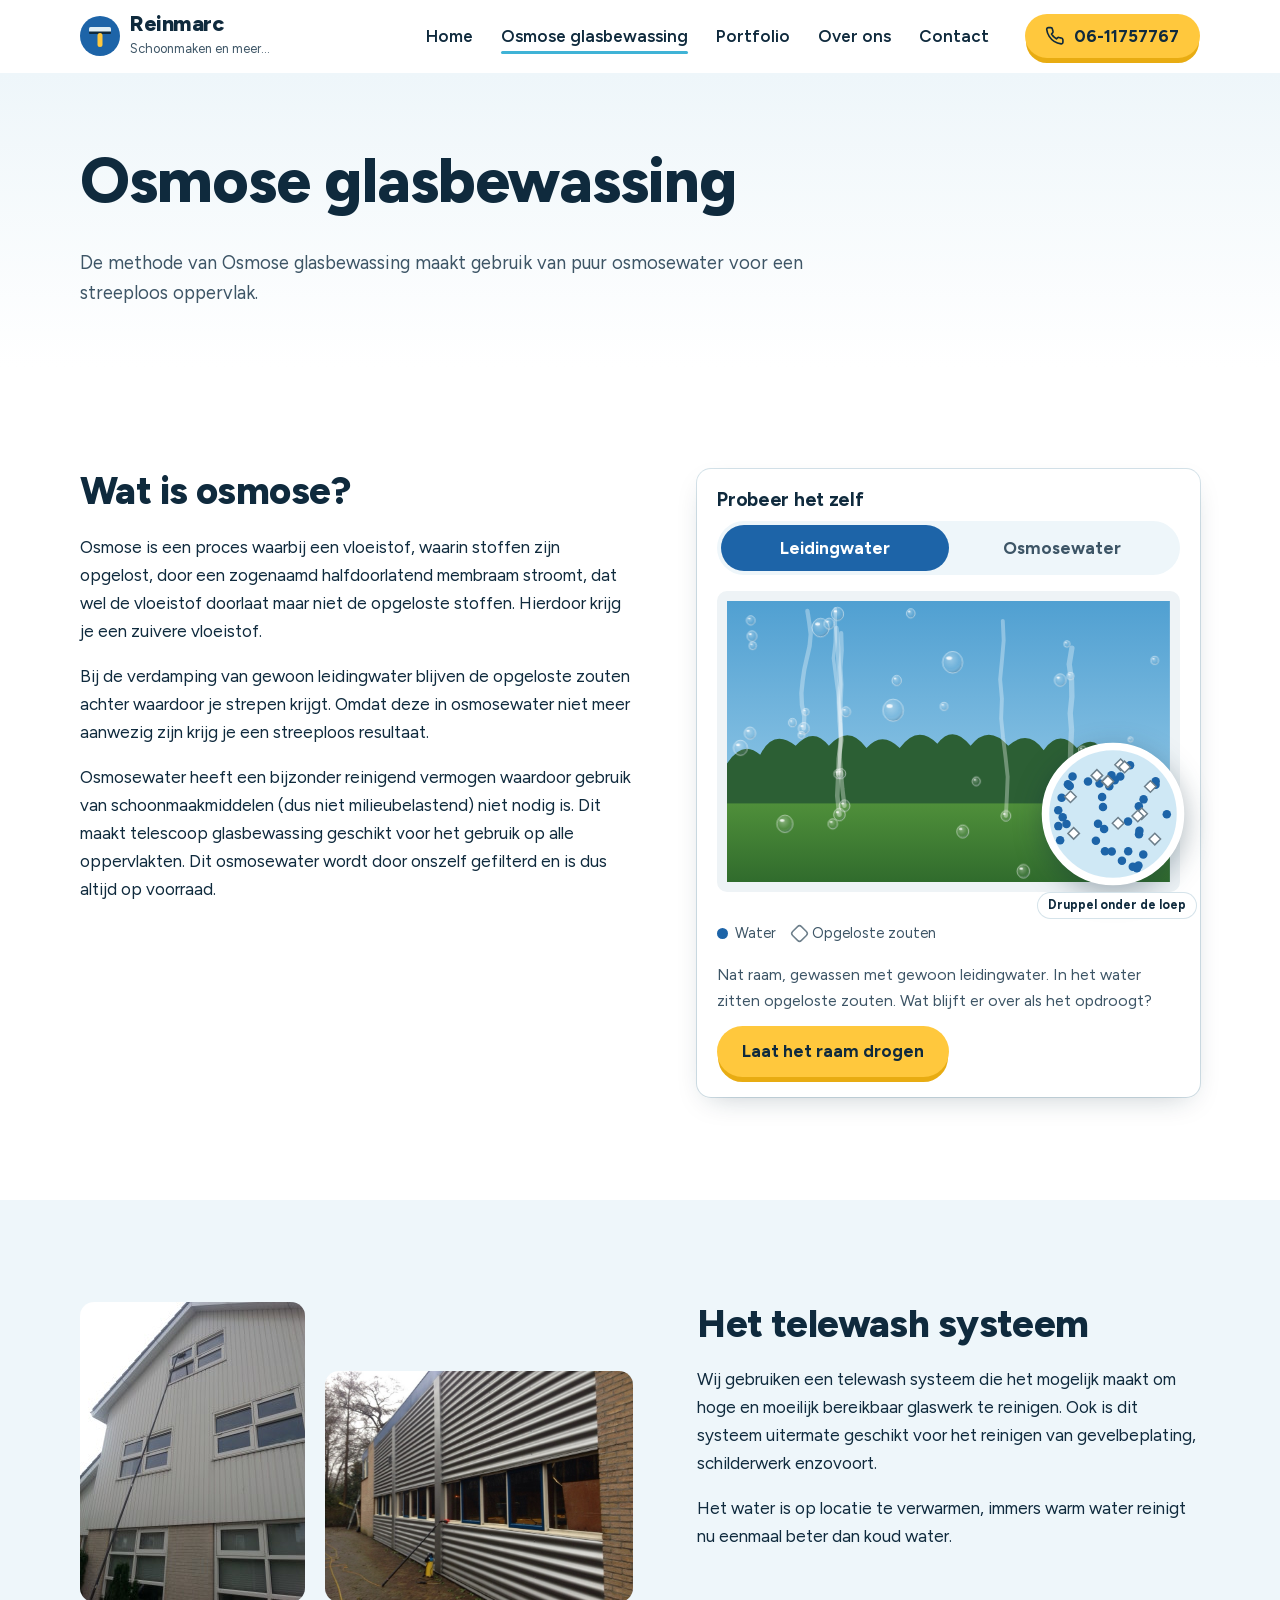
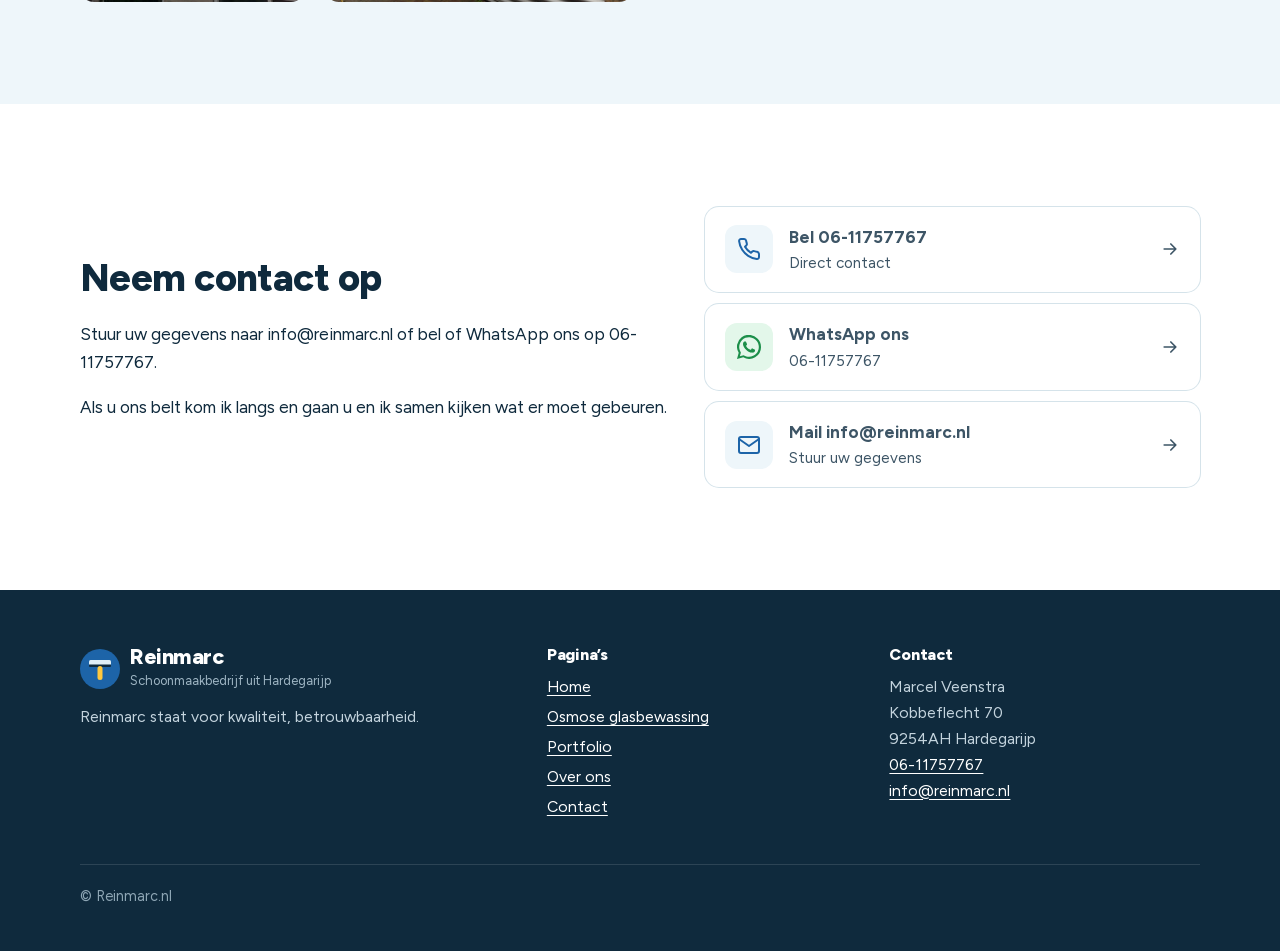
==== commit 51b63300: "Nieuw: realistischer osmose-proefje en getekend uitzicht in het raam - Osmose-proefje: lopende drupp" ====
--- a/nieuw/osmose-glasbewassing/index.html
+++ b/nieuw/osmose-glasbewassing/index.html
@@ -70,9 +70,43 @@
 					<button type="button" aria-pressed="true">Leidingwater</button>
 					<button type="button" aria-pressed="false">Osmosewater</button>
 				</div>
-				<div class="demo-glass" aria-hidden="true">
-					<svg viewBox="0 0 400 250" preserveAspectRatio="none"></svg>
+				<div class="demo-stage">
+					<div class="demo-glass" aria-hidden="true">
+						<svg viewBox="0 0 400 260" preserveAspectRatio="xMidYMid slice">
+							<defs>
+								<linearGradient id="d-sky" x1="0" y1="0" x2="0" y2="1"><stop offset="0" stop-color="#4f9fd1"/><stop offset="1" stop-color="#a9d6ee"/></linearGradient>
+								<linearGradient id="d-grass" x1="0" y1="0" x2="0" y2="1"><stop offset="0" stop-color="#4f8f3a"/><stop offset="1" stop-color="#2f6a2c"/></linearGradient>
+								<radialGradient id="d-drop" cx=".4" cy=".35" r=".7"><stop offset="0" stop-color="#fff" stop-opacity=".35"/><stop offset=".65" stop-color="#fff" stop-opacity=".06"/><stop offset="1" stop-color="#0a3250" stop-opacity=".38"/></radialGradient>
+								<linearGradient id="d-shine" x1="0" y1="0" x2="1" y2="0"><stop offset="0" stop-color="#fff" stop-opacity="0"/><stop offset=".5" stop-color="#fff" stop-opacity=".55"/><stop offset="1" stop-color="#fff" stop-opacity="0"/></linearGradient>
+								<filter id="d-soft"><feGaussianBlur stdDeviation=".45"/></filter>
+							</defs>
+							<rect width="400" height="260" fill="url(#d-sky)"/>
+							<path d="M0 150 q14-22 30-8 q12-24 32-8 q16-18 30 0 q18-20 34 2 q14-16 30 0 q16-22 34-4 q14-18 30 2 q16-20 34 0 q18-16 32 4 q14-20 30-2 q16-14 26 6 q12-12 28 4 V260 H0z" fill="#2c5f34"/>
+							<rect y="186" width="400" height="74" fill="url(#d-grass)"/>
+							<rect class="d-haze" width="400" height="260" fill="#fff" fill-opacity=".14" opacity="0"/>
+							<g class="d-trails"></g>
+							<g class="d-residue" filter="url(#d-soft)"></g>
+							<g class="d-drops"></g>
+							<rect class="d-shine" x="-160" y="-40" width="120" height="340" fill="url(#d-shine)" transform="rotate(18)"/>
+						</svg>
+					</div>
+					<div class="demo-lens" aria-hidden="true">
+						<svg viewBox="0 0 120 120">
+							<defs><clipPath id="d-lens"><circle cx="60" cy="60" r="54"/></clipPath></defs>
+							<g clip-path="url(#d-lens)">
+								<rect class="lens-bg" width="120" height="120"/>
+								<g class="lens-water"></g>
+								<g class="lens-salt"></g>
+							</g>
+							<circle cx="60" cy="60" r="54" fill="none" stroke="#fff" stroke-width="6"/>
+						</svg>
+						<span>Druppel onder de loep</span>
+					</div>
 				</div>
+				<ul class="demo-legend" aria-hidden="true">
+					<li><span class="dot is-water"></span>Water</li>
+					<li class="legend-salt"><span class="dot is-salt"></span>Opgeloste zouten</li>
+				</ul>
 				<div class="demo-foot">
 					<p class="demo-result" aria-live="polite"></p>
 					<button type="button" class="btn btn-primary" data-dry>Laat het raam drogen</button>
--- a/nieuw/css/site.css
+++ b/nieuw/css/site.css
@@ -477,6 +477,36 @@
 	object-fit: cover;
 }
 
+.window-pane .view {
+	position: absolute;
+	inset: 0;
+	width: 100%;
+	height: 100%;
+}
+
+.view .cloud {
+	animation: drift 38s linear infinite alternate;
+}
+
+.view .c2 {
+	animation-duration: 52s;
+	animation-direction: alternate-reverse;
+}
+
+.view .c3 {
+	animation-duration: 30s;
+}
+
+@keyframes drift {
+	from {
+		transform: translateX(-30px);
+	}
+
+	to {
+		transform: translateX(60px);
+	}
+}
+
 .window-pane canvas {
 	position: absolute;
 	inset: 0;
@@ -1000,63 +1030,150 @@
 	color: var(--white);
 }
 
+.demo-stage {
+	position: relative;
+	margin-bottom: 30px;
+}
+
 .demo-glass {
 	position: relative;
-	aspect-ratio: 16 / 10;
+	aspect-ratio: 400 / 260;
 	border-radius: 10px;
 	overflow: hidden;
-	background: linear-gradient(160deg, #cfe6f2 0%, #a9cfe3 55%, #8dbcd6 100%);
-	border: 8px solid #eef3f6;
-}
-
-.demo-glass::before {
-	content: '';
-	position: absolute;
-	inset: -40%;
-	background: linear-gradient(120deg, transparent 40%, rgba(255, 255, 255, .45) 48%, transparent 56%);
+	border: 10px solid #eef3f6;
+	box-shadow: inset 0 0 0 1px var(--line);
 }
 
 .demo-glass svg {
-	position: absolute;
-	inset: 0;
+	display: block;
 	width: 100%;
 	height: 100%;
 }
 
-.drop {
-	fill: rgba(255, 255, 255, .55);
-	stroke: rgba(255, 255, 255, .9);
-	stroke-width: 1;
-	transition: transform 1.6s ease-in, opacity 1.6s ease-in;
+.d-shine {
+	opacity: 0;
+}
+
+.demo-glass.is-sparkle .d-shine {
+	animation: sweep 1.4s ease-out;
+}
+
+@keyframes sweep {
+	0% {
+		opacity: 1;
+		transform: rotate(18deg) translateX(0);
+	}
+
+	100% {
+		opacity: 1;
+		transform: rotate(18deg) translateX(620px);
+	}
+}
+
+.demo-lens {
+	position: absolute;
+	right: -8px;
+	bottom: -26px;
+	width: 34%;
+	max-width: 150px;
+	text-align: right;
+}
+
+@media (max-width: 560px) {
+	.demo-lens {
+		right: 4px;
+		width: 38%;
+	}
+}
+
+.demo-lens svg {
+	display: block;
+	width: 100%;
+	filter: drop-shadow(0 8px 14px rgba(15, 42, 61, .35));
+}
+
+.demo-lens span {
+	display: inline-block;
+	margin-top: -6px;
+	padding: 2px 10px;
+	border-radius: 999px;
+	background: var(--white);
+	box-shadow: 0 0 0 1px var(--line);
+	font-size: .78rem;
+	font-weight: 700;
+	white-space: nowrap;
+	position: relative;
+}
+
+.lens-bg {
+	fill: #cfe8f5;
+	transition: fill .4s;
+}
+
+.lens-water circle {
+	fill: #1d64a8;
+}
+
+.lens-salt polygon {
+	fill: #fff;
+	stroke: #6d7f8b;
+	stroke-width: 1.2;
+}
+
+.lens-water circle,
+.lens-salt polygon {
+	animation: jiggle 1.1s ease-in-out infinite alternate;
 	transform-box: fill-box;
 	transform-origin: center;
 }
 
-.spot {
-	fill: none;
-	stroke: rgba(255, 255, 255, .85);
-	stroke-width: 2.2;
-	opacity: 0;
-	transition: opacity 1.2s ease 1s;
-}
-
-.streak {
-	stroke: rgba(255, 255, 255, .6);
-	stroke-width: 5;
-	stroke-linecap: round;
-	fill: none;
-	opacity: 0;
-	transition: opacity 1.2s ease 1s;
-}
-
-.demo-glass.is-dry .drop {
-	transform: scale(.2);
-	opacity: 0;
-}
-
-.demo-glass.is-dry.is-tap .spot,
-.demo-glass.is-dry.is-tap .streak {
-	opacity: 1;
+@keyframes jiggle {
+	from {
+		transform: translate(-1.2px, .8px);
+	}
+
+	to {
+		transform: translate(1.2px, -.8px);
+	}
+}
+
+.demo-legend {
+	display: flex;
+	gap: 18px;
+	list-style: none;
+	margin: 0;
+	padding: 0;
+	font-size: .9rem;
+	color: var(--ink-soft);
+}
+
+.demo-legend li {
+	display: flex;
+	align-items: center;
+	gap: 7px;
+	transition: opacity .3s;
+}
+
+.demo-legend .dot {
+	width: 11px;
+	height: 11px;
+	border-radius: 50%;
+}
+
+.dot.is-water {
+	background: #1d64a8;
+}
+
+.dot.is-salt {
+	border-radius: 2px;
+	transform: rotate(45deg);
+	background: #fff;
+	box-shadow: 0 0 0 1.5px #6d7f8b;
+}
+
+.demo.is-osmose .legend-salt {
+	opacity: .35;
+	text-decoration: line-through;
 }
 
 .demo-foot {
